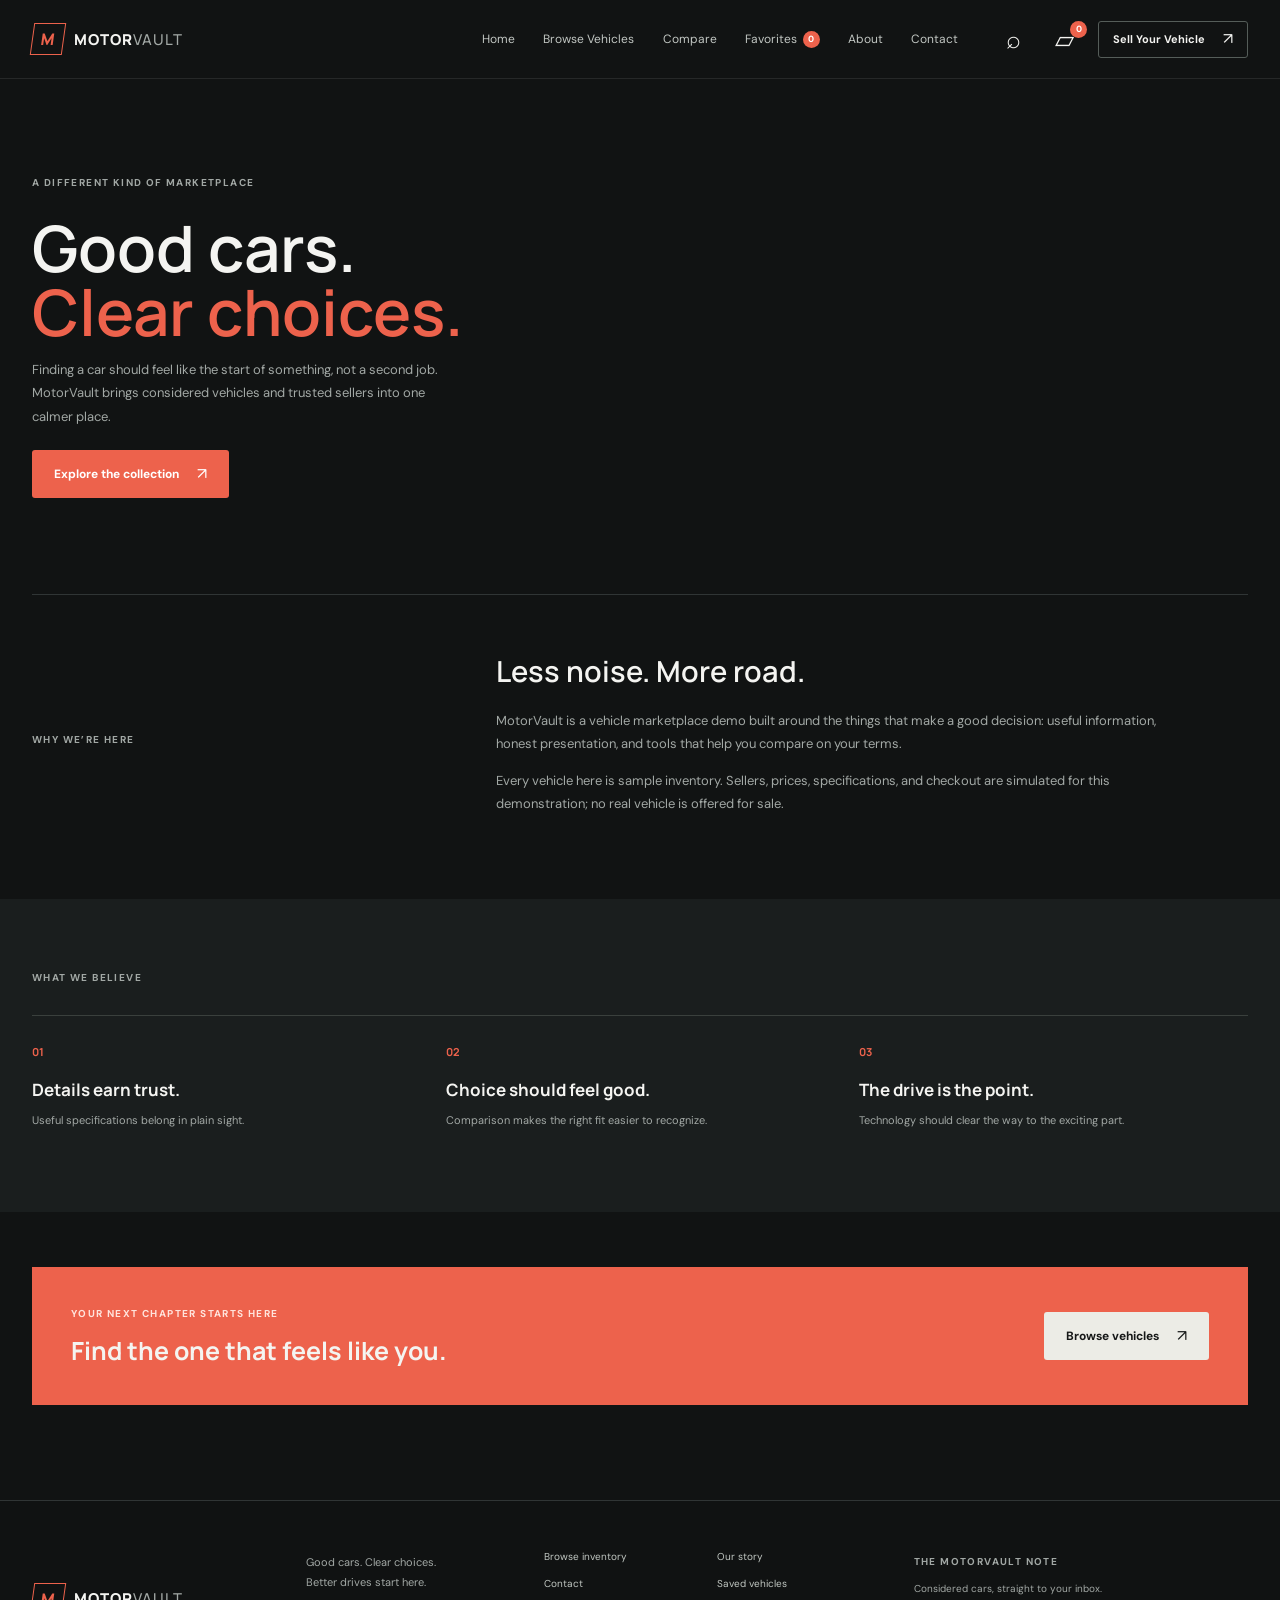
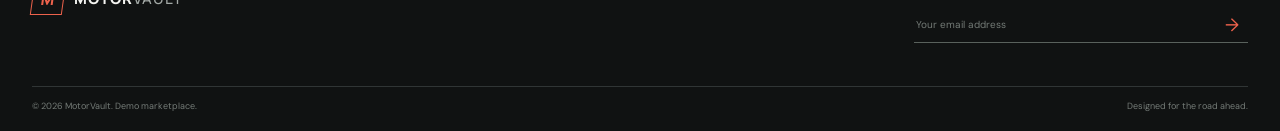
==== about.html @ ae39cfa4 "Created Motorvault frontend" ====
<!DOCTYPE html>
<html lang="en"><head><meta charset="UTF-8"><meta name="viewport" content="width=device-width, initial-scale=1.0"><meta name="theme-color" content="#111313"><title>About MotorVault | Find Your Next Drive</title><link rel="preconnect" href="https://fonts.googleapis.com"><link rel="preconnect" href="https://fonts.gstatic.com" crossorigin><link href="https://fonts.googleapis.com/css2?family=DM+Sans:wght@400;500;600;700&family=Manrope:wght@400;500;600;700;800&display=swap" rel="stylesheet"><link rel="stylesheet" href="styles.css"><script src="js/data.js" defer></script><script src="script.js" defer></script></head><body data-page="about"><div id="site-header"></div><main><section class="about-hero page-width"><div><span class="eyebrow">A DIFFERENT KIND OF MARKETPLACE</span><h1>Good cars.<br><em>Clear choices.</em></h1><p>Finding a car should feel like the start of something, not a second job. MotorVault brings considered vehicles and trusted sellers into one calmer place.</p><a class="button button-primary" href="vehicles.html">Explore the collection <span>↗</span></a></div><div class="about-image" role="img" aria-label="Classic car parked beside a modern building"></div></section><section class="about-story page-width"><span class="eyebrow">WHY WE’RE HERE</span><div><h2>Less noise. More road.</h2><p>MotorVault is a vehicle marketplace demo built around the things that make a good decision: useful information, honest presentation, and tools that help you compare on your terms.</p><p>Every vehicle here is sample inventory. Sellers, prices, specifications, and checkout are simulated for this demonstration; no real vehicle is offered for sale.</p></div></section><section class="about-values"><div class="page-width"><span class="eyebrow">WHAT WE BELIEVE</span><div class="values-row"><article><span>01</span><h3>Details earn trust.</h3><p>Useful specifications belong in plain sight.</p></article><article><span>02</span><h3>Choice should feel good.</h3><p>Comparison makes the right fit easier to recognize.</p></article><article><span>03</span><h3>The drive is the point.</h3><p>Technology should clear the way to the exciting part.</p></article></div></div></section><section class="cta-band page-width"><div><span class="eyebrow">YOUR NEXT CHAPTER STARTS HERE</span><h2>Find the one that feels like you.</h2></div><a class="button button-light" href="vehicles.html">Browse vehicles <span>↗</span></a></section></main><div id="site-footer"></div></body></html>
---- styles.css ----
:root {
	color-scheme: dark;
	--ink: #111313;
	--ink-2: #171a1a;
	--ink-3: #202424;
	--line: #303535;
	--line-soft: rgba(255, 255, 255, .09);
	--text: #f4f4f1;
	--muted: #a2a8a5;
	--dim: #777e7b;
	--accent: #ed624c;
	--accent-hover: #ff765f;
	--paper: #ecece6;
	--green: #a7c4b2;
	--display: "Manrope", "DM Sans", sans-serif;
	--body: "DM Sans", sans-serif;
	--page: 1280px;
	font-family: var(--body);
	background: var(--ink);
	color: var(--text);
	font-synthesis: none;
	text-rendering: optimizeLegibility;
}

* { box-sizing: border-box; }
html { scroll-behavior: smooth; }
body { margin: 0; min-width: 320px; background: var(--ink); color: var(--text); font-family: var(--body); font-size: 15px; line-height: 1.55; }
body, button, input, select, textarea { font-family: var(--body); }
button, input, select, textarea { font-size: inherit; }
button, a { -webkit-tap-highlight-color: transparent; }
a { color: inherit; text-decoration: none; }
button { color: inherit; }
img { display: block; max-width: 100%; }
::selection { background: var(--accent); color: white; }
.page-width { width: min(var(--page), calc(100% - 64px)); margin-inline: auto; }
.sr-only { position: absolute; width: 1px; height: 1px; padding: 0; margin: -1px; overflow: hidden; clip: rect(0, 0, 0, 0); white-space: nowrap; border: 0; }
.eyebrow { display: inline-flex; align-items: center; gap: 9px; color: var(--muted); font: 700 10px/1.3 var(--body); letter-spacing: 1.4px; text-transform: uppercase; }
.eyebrow i { display: inline-block; width: 7px; height: 7px; border-radius: 50%; background: var(--accent); box-shadow: 0 0 14px rgba(237, 98, 76, .55); }

/* Shared navigation */
.site-header { position: relative; z-index: 20; background: #111313; border-bottom: 1px solid var(--line-soft); }
.nav-wrap { display: flex; width: min(1440px, calc(100% - 64px)); height: 78px; align-items: center; margin: auto; gap: 38px; }
.brand { display: inline-flex; align-items: center; gap: 10px; color: var(--text); font: 800 15px/1 var(--display); letter-spacing: 1px; white-space: nowrap; }
.brand > span:last-child > span { color: var(--muted); font-weight: 500; }
.brand-mark { display: grid; width: 32px; height: 32px; place-items: center; border: 1px solid var(--accent); color: var(--accent); font: 800 16px/1 var(--display); transform: skew(-8deg); }
.main-nav { display: flex; align-items: center; gap: clamp(17px, 2.2vw, 34px); margin-left: auto; }
.main-nav > a { display: inline-flex; align-items: center; gap: 6px; color: #c1c6c2; font-size: 12px; transition: color .2s ease; }
.main-nav > a:hover, .main-nav > a:focus-visible { color: white; }
.nav-count { display: inline-grid; min-width: 17px; height: 17px; place-items: center; padding: 0 4px; border-radius: 20px; background: var(--accent); color: #fff; font: 700 9px/1 var(--body); }
.nav-actions { display: flex; align-items: center; gap: 16px; }
.icon-button { position: relative; display: inline-grid; width: 35px; height: 35px; place-items: center; border: 0; background: transparent; color: var(--text); font-size: 25px; line-height: 1; cursor: pointer; }
.cart-link .nav-count { position: absolute; top: -1px; right: -5px; }
.button { display: inline-flex; min-height: 48px; align-items: center; justify-content: center; gap: 18px; padding: 0 21px; border: 1px solid transparent; border-radius: 3px; font: 700 12px/1 var(--body); cursor: pointer; transition: background .2s ease, color .2s ease, border-color .2s ease, transform .2s ease; }
.button:hover { transform: translateY(-2px); }
.button span { font-size: 16px; font-weight: 400; }
.button-primary { background: var(--accent); color: white; }
.button-primary:hover { background: var(--accent-hover); }
.button-outline { border-color: #555d59; background: transparent; color: var(--text); }
.button-outline:hover { border-color: var(--accent); color: white; }
.button-small { min-height: 37px; padding-inline: 14px; font-size: 11px; }
.button-glass { border-color: rgba(255,255,255,.4); background: rgba(15,18,18,.3); color: white; backdrop-filter: blur(12px); }
.button-glass:hover { background: rgba(255,255,255,.12); }
.button-light { background: var(--paper); color: #161818; }
.button-light:hover { background: white; }
.button-wide { width: 100%; }
.menu-toggle { display: none; }

/* Homepage */
.home-hero { position: relative; min-height: 630px; overflow: hidden; background: #1c2425; }
.hero-image, .hero-shade { position: absolute; inset: 0; }
.hero-image { background: url("https://images.unsplash.com/photo-1503376780353-7e6692767b70?auto=format&fit=crop&w=2200&q=90") center 54% / cover no-repeat; transform: scale(1.015); animation: hero-arrive 1.1s ease-out both; }
.hero-shade { background: linear-gradient(90deg, rgba(9,12,12,.88) 0%, rgba(9,12,12,.7) 34%, rgba(9,12,12,.13) 74%), linear-gradient(0deg, rgba(9,12,12,.48), transparent 34%); }
.hero-content { position: relative; z-index: 1; padding-top: 112px; padding-bottom: 88px; animation: content-arrive .8s .12s ease-out both; }
.light-eyebrow { color: #d7dbd7; }
.hero-content h1, .page-banner h1, .about-hero h1 { margin: 23px 0 15px; font: 600 clamp(48px, 6.2vw, 82px)/.99 var(--display); letter-spacing: 0; }
.hero-content h1 em, .page-banner h1 em, .about-hero h1 em, .contact-intro h1 em { color: var(--accent); font-style: normal; }
.hero-content > p { max-width: 430px; margin: 0; color: #d0d4d0; font-size: 16px; }
.hero-actions { display: flex; gap: 12px; margin-top: 28px; }
.hero-proof { display: flex; gap: 31px; margin-top: 54px; padding-top: 17px; border-top: 1px solid rgba(255,255,255,.24); width: fit-content; color: #c7ccca; font-size: 11px; }
.hero-proof strong { color: #fff; font: 700 14px var(--display); margin-right: 5px; }
.hero-index, .hero-caption { position: absolute; z-index: 1; bottom: 27px; color: #e0e3df; font: 700 10px var(--body); letter-spacing: 1px; }
.hero-index { left: max(32px, calc((100vw - var(--page)) / 2)); }
.hero-index i { display: inline-block; width: 64px; height: 1px; margin: 0 9px 3px; background: var(--accent); }
.hero-caption { right: max(32px, calc((100vw - var(--page)) / 2)); font-weight: 400; }
.search-section { position: relative; z-index: 2; margin-top: -37px; }
.search-panel { display: grid; grid-template-columns: 1.12fr repeat(3, 1fr) 1fr 1fr; gap: 14px 18px; align-items: end; padding: 24px 26px; border: 1px solid #353b39; background: rgba(25,29,29,.97); box-shadow: 0 22px 70px rgba(0,0,0,.24); }
.search-panel-intro { align-self: center; grid-row: span 2; }
.search-panel-intro h2 { margin: 8px 0; font: 600 23px var(--display); }
.search-panel label, .filter-sidebar label, .finance-fields label, .form-grid label { display: flex; min-width: 0; flex-direction: column; gap: 7px; color: var(--muted); font-size: 10px; font-weight: 600; }
input, select, textarea { width: 100%; min-width: 0; min-height: 43px; padding: 0 12px; border: 1px solid #3d4441; border-radius: 2px; outline: none; background: #171a1a; color: var(--text); font-size: 12px; }
input::placeholder, textarea::placeholder { color: #737a76; }
input:focus, select:focus, textarea:focus { border-color: var(--accent); box-shadow: 0 0 0 2px rgba(237,98,76,.12); }
select { cursor: pointer; }
.search-submit { grid-column: 5 / span 2; }
.section { padding-top: 95px; padding-bottom: 95px; }
.section-heading { display: flex; align-items: end; justify-content: space-between; gap: 24px; margin-bottom: 28px; }
.section-heading h2, .category-section h2, .trust-section h2, .process-section h2, .finance-section h2, .detail-section h2 { margin: 8px 0 0; font: 600 32px/1.18 var(--display); letter-spacing: 0; }
.section-heading p, .section-aside { margin: 8px 0 0; color: var(--muted); font-size: 13px; }
.section-aside { line-height: 1.7; text-align: right; }
.text-link { display: inline-flex; align-items: center; gap: 9px; border: 0; background: transparent; color: #e7e9e6; font-size: 11px; font-weight: 600; cursor: pointer; transition: color .2s ease; }
.text-link:hover { color: var(--accent); }
.text-link span { color: var(--accent); font-size: 15px; }

/* Vehicle cards */
.vehicle-grid { display: grid; grid-template-columns: repeat(3, minmax(0, 1fr)); gap: 24px 18px; }
.vehicle-grid-four { grid-template-columns: repeat(4, minmax(0, 1fr)); }
.vehicle-card { min-width: 0; overflow: hidden; border: 1px solid #2d3331; background: #181b1b; transition: border-color .24s ease, transform .24s ease, box-shadow .24s ease; animation: card-in .5s both; }
.vehicle-card:hover { transform: translateY(-4px); border-color: #515a55; box-shadow: 0 15px 32px rgba(0,0,0,.22); }
.vehicle-card-image { position: relative; height: 220px; overflow: hidden; background: #252a29; }
.vehicle-card-image > a, .vehicle-card-image img { display: block; width: 100%; height: 100%; }
.vehicle-card-image img { object-fit: cover; transition: transform .55s cubic-bezier(.2,.7,.25,1); }
.vehicle-card:hover .vehicle-card-image img { transform: scale(1.055); }
.vehicle-badge, .vehicle-condition { position: absolute; left: 13px; top: 13px; padding: 7px 9px; background: rgba(17,19,19,.85); color: #eef0ec; font: 700 8px var(--body); letter-spacing: 1px; }
.vehicle-badge { background: var(--accent); color: white; }
.favorite-button { position: absolute; top: 11px; right: 11px; display: grid; width: 34px; height: 34px; place-items: center; border: 1px solid rgba(255,255,255,.3); border-radius: 50%; background: rgba(12,14,14,.6); color: white; font-size: 16px; cursor: pointer; backdrop-filter: blur(10px); transition: background .2s ease, color .2s ease; }
.favorite-button:hover, .favorite-button.is-active { border-color: var(--accent); background: var(--accent); color: white; }
.vehicle-card-body { padding: 17px 17px 13px; }
.vehicle-card-heading { display: flex; justify-content: space-between; gap: 10px; }
.vehicle-year { color: var(--muted); font-size: 9px; font-weight: 600; letter-spacing: .25px; }
.vehicle-card h3 { margin: 3px 0 0; font: 700 16px/1.3 var(--display); }
.vehicle-card h3 a:hover { color: var(--accent); }
.vehicle-price { padding-top: 1px; color: white; font: 700 14px var(--display); white-space: nowrap; }
.vehicle-price del, .detail-price del { display: block; margin-bottom: 2px; color: var(--dim); font-size: 9px; font-weight: 400; }
.vehicle-price small, .detail-price small { display: block; margin-top: 3px; color: var(--accent); font: 700 9px var(--body); }
.vehicle-meta { display: flex; gap: 0; margin-top: 15px; padding: 10px 0; border-top: 1px solid var(--line-soft); border-bottom: 1px solid var(--line-soft); color: #c0c5c1; font-size: 10px; }
.vehicle-meta span { padding-inline: 10px; border-right: 1px solid #3b403e; white-space: nowrap; }
.vehicle-meta span:first-child { padding-left: 0; }
.vehicle-meta span:last-child { padding-right: 0; border: 0; }
.vehicle-monthly { padding-top: 8px; color: #d2d7d3; font-size: 10px; font-weight: 600; }
.vehicle-monthly span { margin-left: 4px; color: var(--dim); font-size: 9px; font-weight: 400; }
.vehicle-card-foot { display: flex; flex-wrap: wrap; justify-content: space-between; align-items: center; gap: 8px; padding-top: 12px; }
.vehicle-location { color: var(--muted); font-size: 10px; }
.card-actions { display: flex; align-items: center; gap: 12px; }
.compare-button { padding: 5px 0; border: 0; background: transparent; color: var(--muted); font-size: 10px; cursor: pointer; }
.compare-button:hover, .compare-button.is-active { color: var(--accent); }
.vehicle-card .text-link { gap: 5px; font-size: 10px; }
.vehicle-card .text-link span { font-size: 13px; }
.vehicle-grid-four .vehicle-card-image { height: 175px; }
.vehicle-grid-four .vehicle-card-body { padding: 14px; }
.vehicle-grid-four .vehicle-meta { font-size: 9px; }
.empty-inline { grid-column: 1 / -1; padding: 40px; border: 1px dashed var(--line); color: var(--muted); text-align: center; }

/* Categories and editorial sections */
.category-section { padding: 82px 0 90px; background: #e8e9e3; color: #1a1e1c; }
.category-section .eyebrow { color: #686f6a; }
.category-section .section-heading { margin-bottom: 24px; }
.category-section .section-aside { color: #5f6661; }
.category-grid { display: grid; grid-template-columns: repeat(4, 1fr); gap: 10px; }
.category-tile { position: relative; display: flex; min-height: 153px; flex-direction: column; justify-content: end; overflow: hidden; padding: 16px; background: #252d2d; color: white; isolation: isolate; }
.category-tile::before { position: absolute; z-index: -2; inset: 0; content: ""; background-position: center; background-size: cover; opacity: .73; transition: transform .5s ease; }
.category-tile::after { position: absolute; z-index: -1; inset: 0; content: ""; background: linear-gradient(0deg, rgba(5,8,8,.82), rgba(5,8,8,.02) 78%); }
.category-tile:hover::before { transform: scale(1.06); }
.category-tile > span { color: #e1e5e1; font-size: 8px; font-weight: 600; letter-spacing: 1px; }
.category-tile strong { margin-top: 6px; font: 700 20px var(--display); }
.category-tile i { position: absolute; right: 16px; bottom: 18px; color: #fff; font-size: 18px; font-style: normal; }
.category-suv::before { background-image: url("https://images.unsplash.com/photo-1519641471654-76ce0107ad1b?auto=format&fit=crop&w=600&q=80"); }
.category-sedan::before { background-image: url("https://images.unsplash.com/photo-1494976388531-d1058494cdd8?auto=format&fit=crop&w=600&q=80"); }
.category-sport::before { background-image: url("https://images.unsplash.com/photo-1503376780353-7e6692767b70?auto=format&fit=crop&w=600&q=80"); }
.category-electric::before { background-image: url("https://images.unsplash.com/photo-1560958089-b8a1929cea89?auto=format&fit=crop&w=600&q=80"); }
.category-luxury::before { background-image: url("https://images.unsplash.com/photo-1555215695-3004980ad54e?auto=format&fit=crop&w=600&q=80"); }
.category-truck::before { background-image: url("https://images.unsplash.com/photo-1551830820-330a71b99659?auto=format&fit=crop&w=600&q=80"); }
.category-hybrid::before { background-image: url("https://images.unsplash.com/photo-1518843025960-d60217f226f5?auto=format&fit=crop&w=600&q=80"); }
.category-family::before { background-image: url("https://images.unsplash.com/photo-1533473359331-0135ef1b58bf?auto=format&fit=crop&w=600&q=80"); }
.trust-section { padding-top: 93px; padding-bottom: 95px; }
.trust-grid { display: grid; grid-template-columns: repeat(4, 1fr); border-top: 1px solid var(--line); }
.trust-grid article { position: relative; min-height: 215px; padding: 25px 25px 16px 0; border-right: 1px solid var(--line); }
.trust-grid article + article { padding-left: 24px; }
.trust-grid article:last-child { border-right: 0; }
.trust-number { color: #6e7772; font-size: 10px; }
.trust-icon { display: block; margin-top: 21px; color: var(--accent); font-size: 23px; }
.trust-grid h3 { margin: 12px 0 7px; font: 700 15px var(--display); }
.trust-grid p { max-width: 220px; margin: 0; color: var(--muted); font-size: 11px; line-height: 1.7; }
.process-section { padding: 81px 0 88px; background: #1a1e1e; }
.process-grid { display: grid; grid-template-columns: repeat(3, 1fr); border-top: 1px solid #3a403d; }
.process-grid article { display: grid; grid-template-columns: 42px 1fr 20px; gap: 12px; align-items: start; padding: 24px 22px 0 0; }
.process-grid article + article { padding-left: 22px; border-left: 1px solid #3a403d; }
.process-grid article > span { color: var(--accent); font: 700 12px var(--display); }
.process-grid h3 { margin: 0 0 7px; font: 700 16px var(--display); }
.process-grid p { max-width: 270px; margin: 0; color: var(--muted); font-size: 11px; }
.process-grid b { color: #737b77; font-weight: 400; }
.cta-band { display: flex; align-items: center; justify-content: space-between; gap: 28px; margin-bottom: 95px; padding: 34px 39px; background: var(--accent); }
.cta-band .eyebrow { color: #ffe4dd; }
.cta-band h2 { margin: 9px 0 3px; font: 700 25px var(--display); }
.cta-band p { margin: 0; color: #ffe7e0; font-size: 12px; }

/* Listing and page framing */
.page-banner { padding: 70px 0 61px; border-bottom: 1px solid var(--line-soft); background: radial-gradient(ellipse at 78% 15%, rgba(85,96,89,.2), transparent 44%), #151818; }
.page-banner h1 { margin: 14px 0 12px; font-size: clamp(40px, 5vw, 62px); }
.page-banner p { max-width: 530px; margin: 0; color: var(--muted); font-size: 14px; }
.listing-section { display: grid; grid-template-columns: 230px minmax(0, 1fr); gap: 37px; padding-top: 42px; padding-bottom: 96px; }
.filter-sidebar { align-self: start; padding: 19px 17px; border: 1px solid var(--line); background: #171a1a; }
.filter-title { display: flex; justify-content: space-between; align-items: center; margin-bottom: 18px; padding-bottom: 14px; border-bottom: 1px solid var(--line); }
.filter-title h2 { margin: 5px 0 0; font: 600 20px var(--display); }
.filter-title .text-link { padding: 0; color: var(--accent); font-size: 10px; }
#filter-form { display: grid; gap: 14px; }
#filter-form input, #filter-form select { min-height: 39px; }
.filter-pair { display: grid; grid-template-columns: 1fr 1fr; gap: 8px; }
.filter-pair input { padding-inline: 8px; }
.listing-toolbar { display: flex; align-items: end; justify-content: space-between; gap: 15px; margin-bottom: 19px; }
.listing-toolbar h2 { margin: 5px 0 0; font: 600 21px var(--display); }
.listing-controls { display: flex; align-items: center; gap: 11px; }
.listing-search { display: flex; width: 160px; align-items: center; gap: 6px; }
.listing-search > span { font-size: 20px; color: var(--muted); }
.listing-search input { min-height: 36px; padding: 0 8px; }
.sort-control { display: flex; align-items: center; gap: 8px; color: var(--muted); font-size: 10px; }
.sort-control select { min-height: 36px; width: 160px; padding-inline: 8px; font-size: 10px; }
.view-toggle { display: flex; border: 1px solid var(--line); }
.view-toggle button { width: 33px; height: 34px; border: 0; background: transparent; color: var(--muted); cursor: pointer; }
.view-toggle button.is-active { background: #303635; color: white; }
.load-more { display: flex; margin: 32px auto 0; }
.load-more[hidden] { display: none; }
.vehicle-grid.is-list { grid-template-columns: 1fr; }
.vehicle-grid.is-list .vehicle-card { display: grid; grid-template-columns: 280px 1fr; }
.vehicle-grid.is-list .vehicle-card-image { height: 100%; min-height: 200px; }
.vehicle-grid.is-list .vehicle-card-body { display: flex; flex-direction: column; justify-content: center; padding: 22px; }
.page-content { min-height: 500px; padding-top: 60px; padding-bottom: 100px; }
.page-title-row { display: flex; justify-content: space-between; align-items: end; gap: 25px; margin-bottom: 32px; }
.page-title-row h1 { margin: 8px 0 5px; font: 600 clamp(32px, 4vw, 45px)/1.12 var(--display); }
.page-title-row p { margin: 0; color: var(--muted); font-size: 13px; }
.page-title-row > .text-link { padding-bottom: 9px; }
.page-title-actions { display: flex; align-items: center; gap: 22px; }
.empty-state, .success-state { display: flex; min-height: 330px; flex-direction: column; align-items: center; justify-content: center; padding: 42px 20px; border: 1px solid var(--line); background: radial-gradient(ellipse at 50% 0%, rgba(255,255,255,.045), transparent 58%); text-align: center; }
.empty-state[hidden] { display: none; }
.empty-mark, .success-mark { display: grid; width: 52px; height: 52px; place-items: center; margin-bottom: 20px; border: 1px solid #49504c; border-radius: 50%; color: var(--accent); font: 500 25px var(--display); }
.success-mark { border-color: var(--green); color: var(--green); }
.empty-state h2, .success-state h2 { margin: 9px 0; font: 600 26px var(--display); }
.empty-state p, .success-state p { max-width: 460px; margin: 0 0 22px; color: var(--muted); font-size: 13px; }

/* Vehicle details */
.detail-page { padding-top: 28px; padding-bottom: 80px; }
.detail-topline { display: flex; justify-content: space-between; align-items: center; margin-bottom: 18px; }
.back-link { color: var(--muted); font-size: 11px; }
.back-link:hover { color: white; }
.detail-layout { display: grid; grid-template-columns: minmax(0, 1.55fr) minmax(300px, .8fr); gap: 34px; align-items: start; }
.gallery-main { height: clamp(320px, 47vw, 550px); overflow: hidden; background: #212625; }
.gallery-main img { width: 100%; height: 100%; object-fit: cover; }
.gallery-thumbs { display: grid; grid-template-columns: repeat(3, 1fr); gap: 9px; margin-top: 9px; }
.gallery-thumb { height: 92px; overflow: hidden; padding: 0; border: 1px solid transparent; background: #202423; cursor: pointer; }
.gallery-thumb.is-active { border-color: var(--accent); }
.gallery-thumb img { width: 100%; height: 100%; object-fit: cover; opacity: .75; transition: opacity .2s ease; }
.gallery-thumb:hover img, .gallery-thumb.is-active img { opacity: 1; }
.detail-buy { position: sticky; top: 20px; padding: 24px; border: 1px solid var(--line); background: #191c1c; }
.detail-buy h1 { margin: 9px 0 14px; font: 700 28px/1.2 var(--display); }
.detail-buy h1 span { color: var(--muted); font-weight: 500; }
.detail-price { font: 700 29px var(--display); }
.payment-hint { margin: 5px 0 17px; color: var(--muted); font-size: 10px; }
.buy-specs { display: flex; flex-wrap: wrap; gap: 7px; padding: 13px 0; border-block: 1px solid var(--line); }
.buy-specs span { padding: 5px 7px; background: #242928; color: #d0d4d0; font-size: 9px; }
.buy-actions { display: grid; gap: 11px; margin-top: 18px; }
.buy-actions .button { min-height: 45px; }
.buy-actions .text-link { justify-content: center; padding: 3px; }
.detail-compare { justify-self: center; }
.seller-note { margin-top: 18px; padding-top: 15px; border-top: 1px solid var(--line); color: var(--green); font-size: 10px; }
.seller-note span { display: block; margin: 5px 0 0 20px; color: var(--muted); }
.detail-section { padding: 29px 0; border-top: 1px solid var(--line); }
.overview-section { margin-top: 25px; }
.detail-section h2 { margin: 7px 0 17px; font-size: 22px; }
.detail-section > p { max-width: 750px; color: #c4c9c5; font-size: 13px; line-height: 1.8; }
.spec-grid { display: grid; grid-template-columns: repeat(4, 1fr); gap: 16px 12px; }
.spec-grid div { display: flex; flex-direction: column; gap: 4px; }
.spec-grid span { color: var(--muted); font-size: 10px; }
.spec-grid strong { font-size: 11px; font-weight: 600; }
.check-list { display: grid; grid-template-columns: repeat(2, 1fr); gap: 10px 18px; padding: 0; margin: 0; list-style: none; color: #c4c9c5; font-size: 12px; }
.check-list li::before { content: "✓"; margin-right: 9px; color: var(--green); }
.seller-block { display: flex; align-items: center; gap: 15px; }
.seller-avatar { display: grid; width: 42px; height: 42px; flex: 0 0 auto; place-items: center; background: #2b3330; color: var(--green); font: 700 17px var(--display); }
.seller-block h3 { margin: 4px 0 0; font: 700 15px var(--display); }
.seller-block p { margin: 2px 0 0; color: var(--muted); font-size: 10px; }
.seller-block .button { margin-left: auto; min-height: 39px; }
.finance-section { display: grid; grid-template-columns: .7fr 1.3fr; gap: 40px; margin: 45px 0 15px; padding: 28px; border: 1px solid var(--line); background: #191c1c; }
.finance-section h2 { font-size: 23px; }
.finance-section > div > p { color: var(--muted); font-size: 11px; }
.finance-fields { display: grid; grid-template-columns: repeat(2, 1fr); gap: 13px; }
.finance-fields label { font-size: 10px; }
.finance-fields input, .finance-fields select { min-height: 39px; }
.finance-result { grid-column: 1 / -1; display: flex; flex-wrap: wrap; align-items: baseline; gap: 8px 14px; padding-top: 12px; border-top: 1px solid var(--line); }
.finance-result span { width: 100%; color: var(--muted); font-size: 9px; font-weight: 700; letter-spacing: 1px; }
.finance-result strong { color: var(--green); font: 700 24px var(--display); }
.finance-result small { color: var(--muted); font-size: 10px; }
.similar-section { padding-top: 66px; }

/* Compare table */
.compare-table-wrap { overflow-x: auto; border: 1px solid var(--line); }
.compare-table { width: 100%; min-width: 720px; border-collapse: collapse; table-layout: fixed; }
.compare-table th, .compare-table td { width: 22%; padding: 15px; border-right: 1px solid var(--line); border-bottom: 1px solid var(--line); text-align: left; vertical-align: top; }
.compare-table th:first-child { width: 12%; color: var(--muted); font-size: 11px; }
.compare-table thead th { position: relative; background: #1b1f1e; }
.compare-table thead th img { width: 100%; height: 125px; margin-bottom: 12px; object-fit: cover; }
.compare-table thead th span, .compare-table thead th strong { display: block; margin-bottom: 5px; }
.compare-table thead th span { font: 700 13px var(--display); }
.compare-table thead th strong { color: var(--accent); font-size: 13px; }
.compare-table td { color: #d1d5d1; font-size: 11px; line-height: 1.6; }
.compare-table td.is-different { color: #ffc1b5; background: rgba(237,98,76,.08); }
.compare-table tbody tr:nth-child(even) { background: #191c1c; }
.remove-compare, .remove-cart { position: absolute; top: 7px; right: 7px; width: 28px; height: 28px; border: 1px solid var(--line); background: rgba(10,12,12,.8); color: white; font-size: 18px; cursor: pointer; }
.compare-table thead th { position: relative; }

/* Cart and checkout */
.cart-demo-note { padding-bottom: 6px; color: var(--green); }
.cart-layout { display: grid; grid-template-columns: minmax(0, 1.55fr) minmax(280px, .7fr); gap: 28px; align-items: start; }
.cart-items { border-top: 1px solid var(--line); }
.cart-head { display: flex; justify-content: space-between; padding: 14px 0; color: var(--muted); font-size: 11px; }
.cart-item { position: relative; display: grid; grid-template-columns: 170px 1fr auto; gap: 17px; align-items: center; padding: 16px 35px 16px 0; border-top: 1px solid var(--line); }
.cart-item > a > img { width: 170px; height: 116px; object-fit: cover; }
.cart-item-info { display: flex; flex-direction: column; gap: 3px; }
.cart-item-info .eyebrow { font-size: 8px; }
.cart-item-info h3 { margin: 3px 0; font: 700 16px var(--display); }
.cart-item-info > span:not(.eyebrow) { color: var(--muted); font-size: 10px; }
.cart-item-info .unique-stock { color: var(--green) !important; }
.cart-item > strong { align-self: start; padding-top: 8px; font: 700 15px var(--display); white-space: nowrap; }
.remove-cart { top: 13px; right: 0; border: 0; background: transparent; color: var(--muted); }
.cart-note { padding: 12px; background: #1b201e; color: var(--muted); font-size: 10px; }
.order-summary, .checkout-summary { padding: 23px; border: 1px solid var(--line); background: #191c1c; }
.order-summary h2, .checkout-summary h2 { margin: 8px 0 22px; font: 600 21px var(--display); }
.order-summary > div { display: flex; justify-content: space-between; gap: 10px; margin: 14px 0; color: var(--muted); font-size: 11px; }
.order-summary > div strong { color: var(--text); font-weight: 600; }
.order-summary .summary-total, .checkout-summary .summary-total { margin-top: 20px; padding-top: 16px; border-top: 1px solid var(--line); color: var(--text); font-size: 12px; }
.summary-total strong { font: 700 19px var(--display); }
.order-summary > .button { margin-top: 9px; }
.order-summary > p, .checkout-summary > p { color: var(--muted); font-size: 9px; text-align: center; }
.secure-note { display: block; margin-top: 17px; color: var(--green); font-size: 10px; text-align: center; }
.checkout-page { padding-top: 47px; }
.checkout-page .page-title-row { margin-bottom: 25px; }
.checkout-layout { display: grid; grid-template-columns: minmax(0, 1.4fr) minmax(275px, .7fr); gap: 34px; align-items: start; }
.checkout-form { display: grid; gap: 22px; }
.checkout-section { padding: 22px; border: 1px solid var(--line); background: #171a1a; }
.checkout-section h2 { margin: 8px 0 18px; font: 600 19px var(--display); }
.form-grid { display: grid; grid-template-columns: repeat(2, minmax(0, 1fr)); gap: 14px; }
.form-grid label { font-size: 10px; }
.form-grid .span-two { grid-column: 1 / -1; }
.form-grid textarea { min-height: 110px; padding-block: 10px; resize: vertical; }
.demo-callout { display: flex; gap: 12px; align-items: center; margin-bottom: 16px; padding: 12px; border: 1px solid rgba(167,196,178,.26); background: rgba(167,196,178,.06); }
.demo-callout span { flex: 0 0 auto; padding: 5px 7px; background: #33453c; color: #c6e0ce; font-size: 8px; font-weight: 700; letter-spacing: .7px; }
.demo-callout p { margin: 0; color: #bec9c1; font-size: 10px; }
.consent-check { display: flex; align-items: center; gap: 9px; color: var(--muted); font-size: 10px; }
.consent-check input { width: 16px; min-height: 16px; accent-color: var(--accent); }
.checkout-summary { position: sticky; top: 20px; }
.checkout-mini { display: grid; grid-template-columns: 62px 1fr auto; gap: 9px; align-items: center; padding: 11px 0; border-top: 1px solid var(--line); font-size: 10px; }
.checkout-mini img { width: 62px; height: 48px; object-fit: cover; }
.checkout-mini strong { font-size: 10px; }
.success-state { min-height: 400px; }
.success-state .button { margin-top: 6px; }

/* About, contact and footer */
.about-hero { display: grid; grid-template-columns: .82fr 1.18fr; gap: 55px; align-items: center; padding-top: 60px; padding-bottom: 65px; }
.about-hero h1 { font-size: clamp(43px, 5vw, 64px); }
.about-hero p { max-width: 410px; margin-bottom: 22px; color: var(--muted); font-size: 13px; line-height: 1.8; }
.about-image { min-height: 390px; background: url("https://images.unsplash.com/photo-1492144534655-ae79c964c9d7?auto=format&fit=crop&w=1300&q=90") center / cover no-repeat; }
.about-story { display: grid; grid-template-columns: .55fr 1fr; gap: 50px; padding-top: 56px; padding-bottom: 70px; border-top: 1px solid var(--line); }
.about-story h2 { margin: 0 0 18px; font: 600 29px var(--display); }
.about-story p { max-width: 700px; color: var(--muted); font-size: 13px; line-height: 1.8; }
.about-values { padding: 66px 0 72px; background: #1a1e1e; }
.values-row { display: grid; grid-template-columns: repeat(3, 1fr); gap: 25px; margin-top: 27px; padding-top: 24px; border-top: 1px solid #3a403d; }
.values-row article > span { color: var(--accent); font: 700 11px var(--display); }
.values-row h3 { margin: 15px 0 5px; font: 700 17px var(--display); }
.values-row p { color: var(--muted); font-size: 11px; }
.about-values + .cta-band { margin-top: 55px; }
.contact-page { display: grid; grid-template-columns: .8fr 1.2fr; gap: 11%; padding-top: 65px; padding-bottom: 100px; }
.contact-intro h1 { margin: 15px 0; font: 600 54px/.98 var(--display); }
.contact-intro > p { max-width: 350px; color: var(--muted); font-size: 13px; line-height: 1.8; }
.contact-detail { display: flex; flex-direction: column; align-items: start; gap: 5px; margin-top: 45px; padding-top: 17px; border-top: 1px solid var(--line); }
.contact-detail a { margin: 6px 0; color: white; font: 600 17px var(--display); }
.contact-detail > span:last-child { color: var(--muted); font-size: 10px; }
.contact-form-wrap { padding: 25px; border: 1px solid var(--line); background: #171a1a; }
.contact-form-wrap .button { margin-top: 19px; }
.contact-form-wrap .form-note { color: var(--dim); font-size: 9px; }
.form-success { padding: 40px 15px; color: var(--green); }
.form-success strong { font: 700 22px var(--display); }
.form-success p { color: var(--muted); font-size: 12px; }
.site-footer { padding: 48px max(32px, calc((100vw - var(--page)) / 2)) 17px; border-top: 1px solid var(--line); background: #101212; }
.footer-main { display: grid; grid-template-columns: 1fr .85fr 1.4fr 1.4fr; gap: 35px; padding-bottom: 38px; }
.footer-main > p { margin: 4px 0; color: var(--muted); font-size: 11px; line-height: 1.8; }
.footer-links { display: grid; grid-template-columns: repeat(2, 1fr); gap: 11px; align-content: start; }
.footer-links a { color: #c2c8c3; font-size: 10px; }
.footer-links a:hover { color: var(--accent); }
.footer-news > p { margin: 8px 0 11px; color: var(--muted); font-size: 10px; }
.footer-news form { display: flex; border-bottom: 1px solid #59615c; }
.footer-news input { min-height: 35px; padding: 0 2px; border: 0; background: transparent; font-size: 10px; }
.footer-news input:focus { box-shadow: none; }
.footer-news button { width: 35px; border: 0; background: transparent; color: var(--accent); font-size: 18px; cursor: pointer; }
.form-note { display: block; margin-top: 5px; color: var(--green); font-size: 9px; }
.footer-bottom { display: flex; justify-content: space-between; gap: 15px; padding-top: 13px; border-top: 1px solid var(--line); color: #747b77; font-size: 9px; }
.toast { position: fixed; z-index: 50; right: 24px; bottom: 24px; max-width: min(380px, calc(100% - 36px)); padding: 13px 18px; border: 1px solid #555d59; background: #232928; color: white; font-size: 12px; opacity: 0; pointer-events: none; transform: translateY(8px); transition: opacity .2s ease, transform .2s ease; }
.toast.is-visible { opacity: 1; transform: translateY(0); }

@keyframes hero-arrive { from { transform: scale(1.07); } to { transform: scale(1.015); } }
@keyframes content-arrive { from { opacity: 0; transform: translateY(12px); } to { opacity: 1; transform: translateY(0); } }
@keyframes card-in { from { opacity: 0; transform: translateY(8px); } to { opacity: 1; transform: translateY(0); } }

@media (prefers-reduced-motion: reduce) {
	*, *::before, *::after { scroll-behavior: auto !important; animation-duration: .01ms !important; animation-iteration-count: 1 !important; transition-duration: .01ms !important; }
}

@media (max-width: 1100px) {
	.nav-wrap { gap: 22px; }
	.main-nav { gap: 16px; }
	.main-nav > a { font-size: 11px; }
	.nav-actions { gap: 8px; }
	.search-panel { grid-template-columns: repeat(4, 1fr); }
	.search-panel-intro { grid-row: auto; }
	.search-submit { grid-column: auto; }
	.vehicle-grid-four { grid-template-columns: repeat(2, minmax(0, 1fr)); }
	.vehicle-grid-four .vehicle-card-image { height: 220px; }
	.listing-section { grid-template-columns: 205px minmax(0, 1fr); gap: 22px; }
	.listing-toolbar { align-items: start; flex-direction: column; }
	.listing-controls { width: 100%; justify-content: space-between; }
	.footer-main { grid-template-columns: 1fr 1fr; }
}

@media (max-width: 780px) {
	.page-width { width: min(100% - 38px, var(--page)); }
	.nav-wrap { width: calc(100% - 38px); height: 67px; gap: 14px; }
	.menu-toggle { display: grid; order: 3; margin-left: 2px; }
	.menu-toggle span { position: absolute; width: 18px; height: 1px; background: white; transition: transform .2s ease; }
	.menu-toggle span:first-child { transform: translateY(-4px); }
	.menu-toggle span:last-child { transform: translateY(4px); }
	.menu-toggle[aria-expanded="true"] span:first-child { transform: rotate(45deg); }
	.menu-toggle[aria-expanded="true"] span:last-child { transform: rotate(-45deg); }
	.brand { margin-right: auto; font-size: 13px; }
	.nav-actions { order: 2; gap: 9px; }
	.nav-sell { display: none; }
	.main-nav { position: absolute; top: 66px; right: 0; left: 0; display: none; flex-direction: column; align-items: stretch; gap: 0; padding: 10px 19px 17px; border-bottom: 1px solid var(--line); background: #141717; box-shadow: 0 18px 25px rgba(0,0,0,.3); }
	.main-nav.is-open { display: flex; }
	.main-nav > a { min-height: 42px; border-bottom: 1px solid var(--line-soft); font-size: 13px; }
	.main-nav > a:last-child { border: 0; }
	.home-hero { min-height: 580px; }
	.hero-image { background-position: 61% center; }
	.hero-shade { background: linear-gradient(90deg, rgba(9,12,12,.84), rgba(9,12,12,.4) 80%), linear-gradient(0deg, rgba(9,12,12,.48), transparent 38%); }
	.hero-content { padding-top: 100px; padding-bottom: 85px; }
	.hero-content h1 { font-size: clamp(48px, 10vw, 70px); }
	.hero-content > p { max-width: 360px; font-size: 14px; }
	.hero-proof { gap: 15px; margin-top: 42px; }
	.hero-proof span { font-size: 9px; }
	.hero-caption { right: 19px; bottom: 20px; font-size: 9px; }
	.hero-index { left: 19px; bottom: 20px; }
	.search-section { margin-top: -24px; }
	.search-panel { grid-template-columns: repeat(2, minmax(0, 1fr)); gap: 13px; padding: 19px; }
	.search-panel-intro { grid-column: 1 / -1; }
	.search-panel-intro h2 { margin-bottom: 1px; }
	.search-submit { grid-column: 1 / -1; }
	.section { padding-block: 67px; }
	.section-heading { align-items: start; }
	.section-heading h2, .category-section h2, .trust-section h2, .process-section h2 { font-size: 27px; }
	.section-heading > .text-link { margin-top: 9px; font-size: 10px; }
	.section-heading p { font-size: 11px; }
	.vehicle-grid { grid-template-columns: repeat(2, minmax(0, 1fr)); gap: 14px 11px; }
	.vehicle-card-image, .vehicle-grid-four .vehicle-card-image { height: clamp(130px, 29vw, 205px); }
	.vehicle-card-body { padding: 12px 11px 10px; }
	.vehicle-card h3 { font-size: 13px; }
	.vehicle-price { font-size: 12px; }
	.vehicle-meta { flex-wrap: wrap; row-gap: 5px; margin-top: 10px; padding: 8px 0; font-size: 9px; }
	.vehicle-meta span { padding-inline: 6px; }
	.vehicle-card-foot { align-items: start; flex-direction: column; gap: 7px; }
	.card-actions { width: 100%; justify-content: space-between; }
	.vehicle-location { font-size: 9px; }
	.favorite-button { width: 31px; height: 31px; }
	.vehicle-condition, .vehicle-badge { top: 8px; left: 8px; padding: 6px; font-size: 7px; }
	.category-section { padding-block: 62px; }
	.category-grid { grid-template-columns: repeat(2, 1fr); gap: 8px; }
	.category-tile { min-height: 132px; padding: 12px; }
	.category-tile strong { font-size: 17px; }
	.category-tile > span { max-width: 80%; font-size: 7px; }
	.category-tile i { right: 11px; bottom: 14px; }
	.section-aside { font-size: 10px; }
	.trust-section { padding-block: 65px; }
	.trust-grid { grid-template-columns: repeat(2, 1fr); }
	.trust-grid article { min-height: 190px; padding: 18px 15px 15px 0; border-bottom: 1px solid var(--line); }
	.trust-grid article + article { padding-left: 15px; }
	.trust-grid article:nth-child(2) { border-right: 0; }
	.trust-grid article:nth-child(n+3) { border-bottom: 0; }
	.process-section { padding-block: 63px; }
	.process-grid { grid-template-columns: 1fr; }
	.process-grid article, .process-grid article + article { padding: 18px 0; border: 0; border-bottom: 1px solid #3a403d; }
	.process-grid article:last-child { border-bottom: 0; }
	.cta-band { align-items: start; flex-direction: column; margin-bottom: 64px; padding: 24px; }
	.cta-band h2 { font-size: 22px; }
	.page-banner { padding: 52px 0 44px; }
	.page-banner h1 { font-size: 44px; }
	.listing-section { display: flex; flex-direction: column; padding-top: 25px; }
	.filter-sidebar { width: 100%; }
	#filter-form { grid-template-columns: repeat(2, minmax(0, 1fr)); gap: 12px; }
	#filter-form > label:nth-child(1), #filter-form > label:nth-child(2), #filter-form > label:nth-last-child(1) { grid-column: span 2; }
	.listing-toolbar { flex-direction: column; }
	.listing-controls { flex-wrap: wrap; gap: 8px; }
	.listing-search { flex: 1 1 100%; width: auto; }
	.listing-search input { min-height: 39px; }
	.sort-control { flex: 1; }
	.sort-control select { width: 100%; max-width: 170px; }
	.vehicle-grid.is-list .vehicle-card { grid-template-columns: 38% 1fr; }
	.vehicle-grid.is-list .vehicle-card-image { min-height: 175px; }
	.page-content { padding-top: 43px; padding-bottom: 70px; }
	.page-title-row { align-items: start; flex-direction: column; gap: 14px; }
	.page-title-actions { flex-wrap: wrap; }
	.detail-page { padding-top: 17px; }
	.detail-topline { align-items: start; gap: 10px; }
	.detail-topline .eyebrow { text-align: right; font-size: 8px; }
	.detail-layout { grid-template-columns: 1fr; gap: 19px; }
	.gallery-main { height: clamp(250px, 62vw, 430px); }
	.gallery-thumb { height: 70px; }
	.detail-buy { position: static; grid-row: 1; padding: 19px; }
	.detail-buy h1 { font-size: 25px; }
	.overview-section { margin-top: 21px; }
	.spec-grid { grid-template-columns: repeat(2, 1fr); }
	.check-list { grid-template-columns: 1fr; }
	.seller-block { flex-wrap: wrap; }
	.seller-block .button { margin-left: 57px; }
	.finance-section { grid-template-columns: 1fr; gap: 17px; padding: 20px; }
	.finance-fields { gap: 10px; }
	.cart-layout, .checkout-layout { grid-template-columns: 1fr; }
	.cart-item { grid-template-columns: 110px 1fr auto; gap: 10px; }
	.cart-item > a > img { width: 110px; height: 87px; }
	.cart-item-info h3 { font-size: 13px; }
	.cart-item > strong { font-size: 12px; }
	.order-summary, .checkout-summary { padding: 19px; }
	.checkout-summary { position: static; grid-row: 1; }
	.checkout-section { padding: 17px; }
	.about-hero { grid-template-columns: 1fr; gap: 27px; padding-top: 45px; }
	.about-hero h1 { font-size: 48px; }
	.about-image { min-height: 260px; }
	.about-story { grid-template-columns: 1fr; gap: 15px; padding-block: 45px; }
	.about-story h2 { font-size: 25px; }
	.about-values { padding-block: 48px; }
	.values-row { grid-template-columns: 1fr; gap: 14px; }
	.values-row article { padding-bottom: 12px; border-bottom: 1px solid #3a403d; }
	.values-row article:last-child { border: 0; }
	.contact-page { grid-template-columns: 1fr; gap: 30px; padding-top: 45px; }
	.contact-intro h1 { font-size: 47px; }
	.contact-detail { margin-top: 25px; }
	.contact-form-wrap { padding: 17px; }
	.site-footer { padding: 38px 19px 15px; }
	.footer-main { grid-template-columns: 1fr 1fr; gap: 28px 17px; }
	.footer-main > p { grid-column: 2; }
	.footer-links { grid-column: 1 / -1; }
	.footer-news { grid-column: 1 / -1; }
	.footer-bottom { font-size: 8px; }
}

@media (max-width: 420px) {
	.page-width { width: calc(100% - 30px); }
	.hero-content { padding-top: 91px; }
	.hero-content h1 { font-size: 47px; }
	.hero-actions { gap: 8px; }
	.hero-actions .button { gap: 9px; padding-inline: 12px; font-size: 10px; }
	.hero-proof { gap: 10px; }
	.hero-proof strong { font-size: 12px; }
	.search-panel { padding: 15px; }
	.vehicle-grid { gap: 12px 8px; }
	.vehicle-card-heading { flex-direction: column; gap: 4px; }
	.vehicle-price { font-size: 13px; }
	.vehicle-meta { display: grid; grid-template-columns: 1fr 1fr; gap: 5px; }
	.vehicle-meta span, .vehicle-meta span:first-child { padding: 0; border: 0; }
	.card-actions { gap: 5px; }
	.card-actions .text-link, .compare-button { font-size: 9px; }
	.section-heading { gap: 10px; }
	.section-heading > .text-link { max-width: 110px; text-align: right; }
	.listing-controls { align-items: center; }
	.sort-control { flex-direction: column; align-items: start; gap: 4px; }
	.sort-control select { max-width: 145px; }
	.cart-item { grid-template-columns: 82px 1fr; padding-right: 25px; }
	.cart-item > a > img { width: 82px; height: 76px; }
	.cart-item > strong { grid-column: 2; padding: 0; }
	.form-grid { grid-template-columns: 1fr; }
	.form-grid .span-two { grid-column: auto; }
	.demo-callout { align-items: start; flex-direction: column; }
	.footer-bottom { flex-direction: column; gap: 4px; }
}
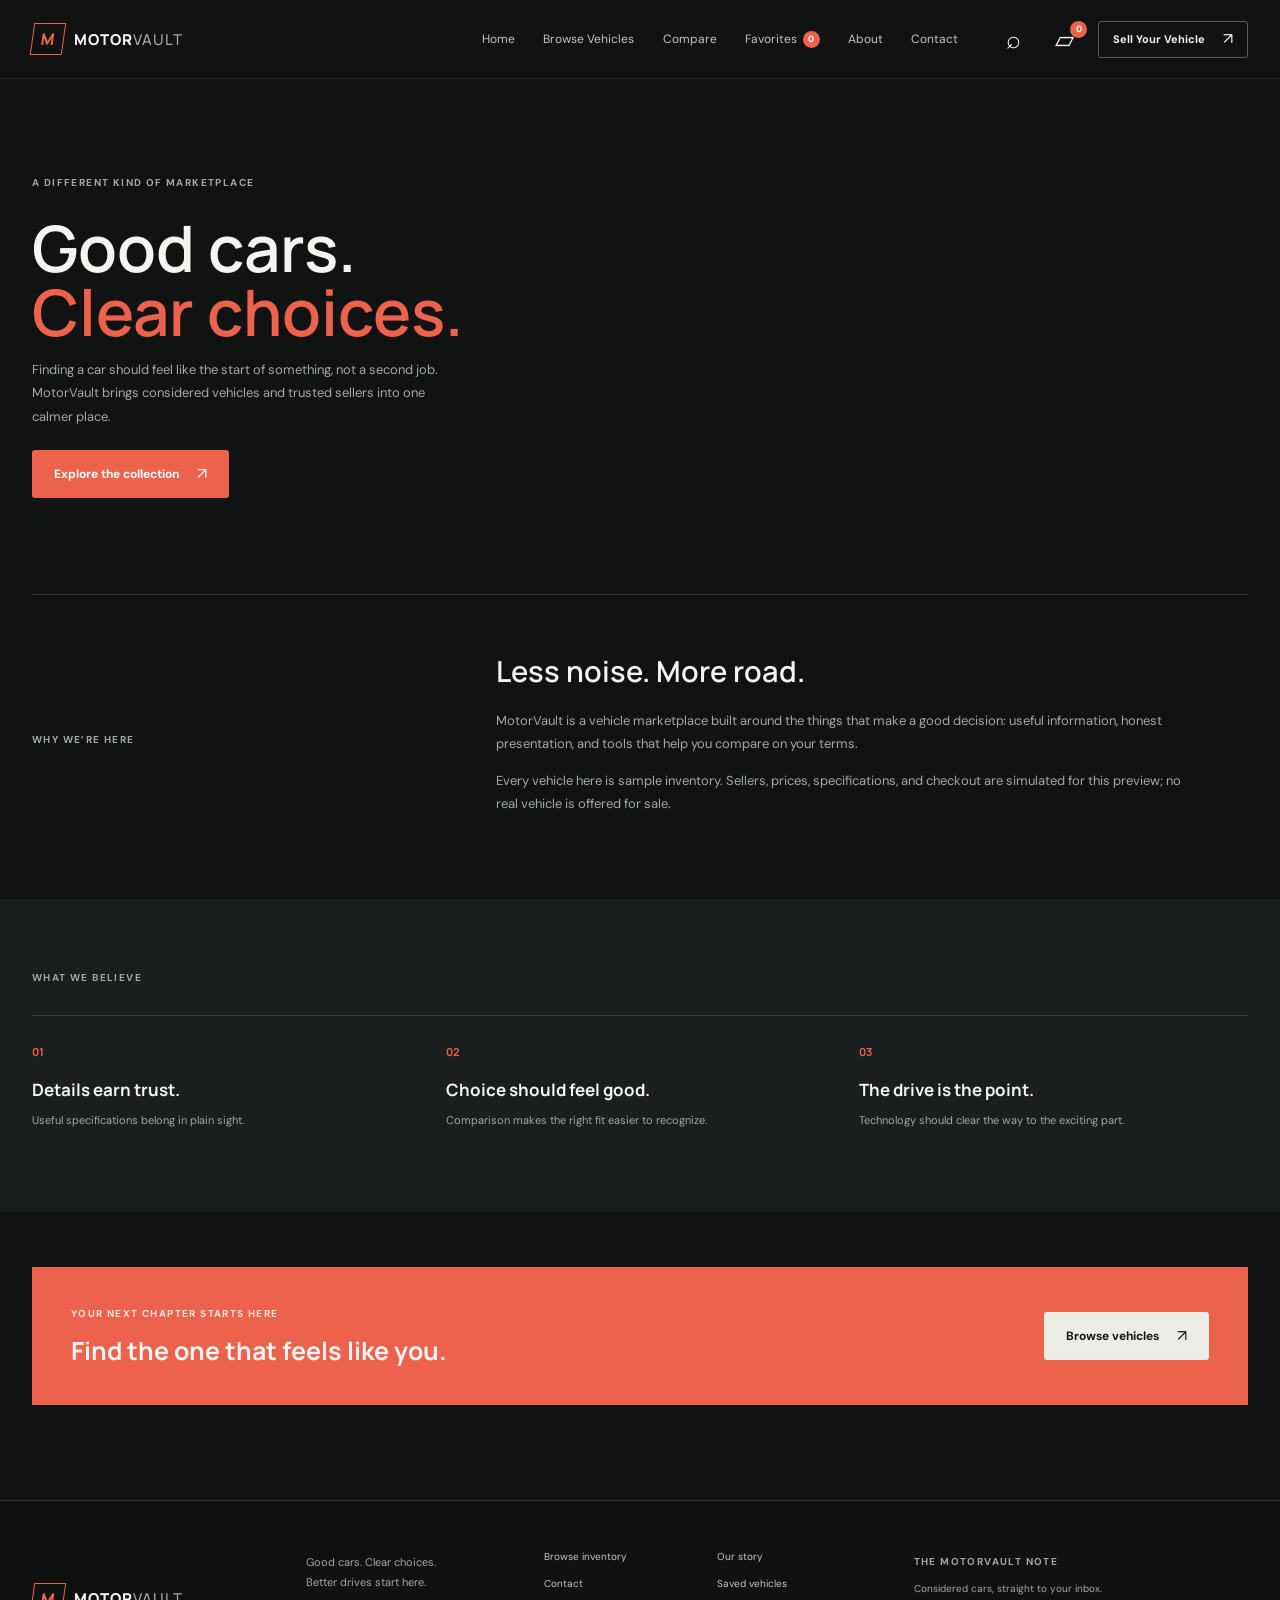
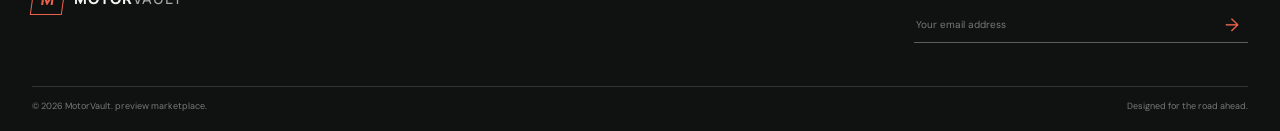
==== commit 9a295617: "fixed styles and text" ====
--- a/about.html
+++ b/about.html
@@ -1,2 +1,2 @@
 <!DOCTYPE html>
-<html lang="en"><head><meta charset="UTF-8"><meta name="viewport" content="width=device-width, initial-scale=1.0"><meta name="theme-color" content="#111313"><title>About MotorVault | Find Your Next Drive</title><link rel="preconnect" href="https://fonts.googleapis.com"><link rel="preconnect" href="https://fonts.gstatic.com" crossorigin><link href="https://fonts.googleapis.com/css2?family=DM+Sans:wght@400;500;600;700&family=Manrope:wght@400;500;600;700;800&display=swap" rel="stylesheet"><link rel="stylesheet" href="styles.css"><script src="js/data.js" defer></script><script src="script.js" defer></script></head><body data-page="about"><div id="site-header"></div><main><section class="about-hero page-width"><div><span class="eyebrow">A DIFFERENT KIND OF MARKETPLACE</span><h1>Good cars.<br><em>Clear choices.</em></h1><p>Finding a car should feel like the start of something, not a second job. MotorVault brings considered vehicles and trusted sellers into one calmer place.</p><a class="button button-primary" href="vehicles.html">Explore the collection <span>↗</span></a></div><div class="about-image" role="img" aria-label="Classic car parked beside a modern building"></div></section><section class="about-story page-width"><span class="eyebrow">WHY WE’RE HERE</span><div><h2>Less noise. More road.</h2><p>MotorVault is a vehicle marketplace demo built around the things that make a good decision: useful information, honest presentation, and tools that help you compare on your terms.</p><p>Every vehicle here is sample inventory. Sellers, prices, specifications, and checkout are simulated for this demonstration; no real vehicle is offered for sale.</p></div></section><section class="about-values"><div class="page-width"><span class="eyebrow">WHAT WE BELIEVE</span><div class="values-row"><article><span>01</span><h3>Details earn trust.</h3><p>Useful specifications belong in plain sight.</p></article><article><span>02</span><h3>Choice should feel good.</h3><p>Comparison makes the right fit easier to recognize.</p></article><article><span>03</span><h3>The drive is the point.</h3><p>Technology should clear the way to the exciting part.</p></article></div></div></section><section class="cta-band page-width"><div><span class="eyebrow">YOUR NEXT CHAPTER STARTS HERE</span><h2>Find the one that feels like you.</h2></div><a class="button button-light" href="vehicles.html">Browse vehicles <span>↗</span></a></section></main><div id="site-footer"></div></body></html>+<html lang="en"><head><meta charset="UTF-8"><meta name="viewport" content="width=device-width, initial-scale=1.0"><meta name="theme-color" content="#111313"><title>About MotorVault | Find Your Next Drive</title><link rel="preconnect" href="https://fonts.googleapis.com"><link rel="preconnect" href="https://fonts.gstatic.com" crossorigin><link href="https://fonts.googleapis.com/css2?family=DM+Sans:wght@400;500;600;700&family=Manrope:wght@400;500;600;700;800&display=swap" rel="stylesheet"><link rel="stylesheet" href="styles.css"><script src="js/data.js" defer></script><script src="script.js" defer></script></head><body data-page="about"><div id="site-header"></div><main><section class="about-hero page-width"><div><span class="eyebrow">A DIFFERENT KIND OF MARKETPLACE</span><h1>Good cars.<br><em>Clear choices.</em></h1><p>Finding a car should feel like the start of something, not a second job. MotorVault brings considered vehicles and trusted sellers into one calmer place.</p><a class="button button-primary" href="vehicles.html">Explore the collection <span>↗</span></a></div><div class="about-image" role="img" aria-label="Classic car parked beside a modern building"></div></section><section class="about-story page-width"><span class="eyebrow">WHY WE’RE HERE</span><div><h2>Less noise. More road.</h2><p>MotorVault is a vehicle marketplace built around the things that make a good decision: useful information, honest presentation, and tools that help you compare on your terms.</p><p>Every vehicle here is sample inventory. Sellers, prices, specifications, and checkout are simulated for this preview; no real vehicle is offered for sale.</p></div></section><section class="about-values"><div class="page-width"><span class="eyebrow">WHAT WE BELIEVE</span><div class="values-row"><article><span>01</span><h3>Details earn trust.</h3><p>Useful specifications belong in plain sight.</p></article><article><span>02</span><h3>Choice should feel good.</h3><p>Comparison makes the right fit easier to recognize.</p></article><article><span>03</span><h3>The drive is the point.</h3><p>Technology should clear the way to the exciting part.</p></article></div></div></section><section class="cta-band page-width"><div><span class="eyebrow">YOUR NEXT CHAPTER STARTS HERE</span><h2>Find the one that feels like you.</h2></div><a class="button button-light" href="vehicles.html">Browse vehicles <span>↗</span></a></section></main><div id="site-footer"></div></body></html>
--- a/styles.css
+++ b/styles.css
@@ -296,7 +296,7 @@
 .compare-table thead th { position: relative; }
 
 /* Cart and checkout */
-.cart-demo-note { padding-bottom: 6px; color: var(--green); }
+.cart-preview-note { padding-bottom: 6px; color: var(--green); }
 .cart-layout { display: grid; grid-template-columns: minmax(0, 1.55fr) minmax(280px, .7fr); gap: 28px; align-items: start; }
 .cart-items { border-top: 1px solid var(--line); }
 .cart-head { display: flex; justify-content: space-between; padding: 14px 0; color: var(--muted); font-size: 11px; }
@@ -329,9 +329,9 @@
 .form-grid label { font-size: 10px; }
 .form-grid .span-two { grid-column: 1 / -1; }
 .form-grid textarea { min-height: 110px; padding-block: 10px; resize: vertical; }
-.demo-callout { display: flex; gap: 12px; align-items: center; margin-bottom: 16px; padding: 12px; border: 1px solid rgba(167,196,178,.26); background: rgba(167,196,178,.06); }
-.demo-callout span { flex: 0 0 auto; padding: 5px 7px; background: #33453c; color: #c6e0ce; font-size: 8px; font-weight: 700; letter-spacing: .7px; }
-.demo-callout p { margin: 0; color: #bec9c1; font-size: 10px; }
+.preview-callout { display: flex; gap: 12px; align-items: center; margin-bottom: 16px; padding: 12px; border: 1px solid rgba(167,196,178,.26); background: rgba(167,196,178,.06); }
+.preview-callout span { flex: 0 0 auto; padding: 5px 7px; background: #33453c; color: #c6e0ce; font-size: 8px; font-weight: 700; letter-spacing: .7px; }
+.preview-callout p { margin: 0; color: #bec9c1; font-size: 10px; }
 .consent-check { display: flex; align-items: center; gap: 9px; color: var(--muted); font-size: 10px; }
 .consent-check input { width: 16px; min-height: 16px; accent-color: var(--accent); }
 .checkout-summary { position: sticky; top: 20px; }
@@ -561,6 +561,6 @@
 	.cart-item > strong { grid-column: 2; padding: 0; }
 	.form-grid { grid-template-columns: 1fr; }
 	.form-grid .span-two { grid-column: auto; }
-	.demo-callout { align-items: start; flex-direction: column; }
+	.preview-callout { align-items: start; flex-direction: column; }
 	.footer-bottom { flex-direction: column; gap: 4px; }
 }
